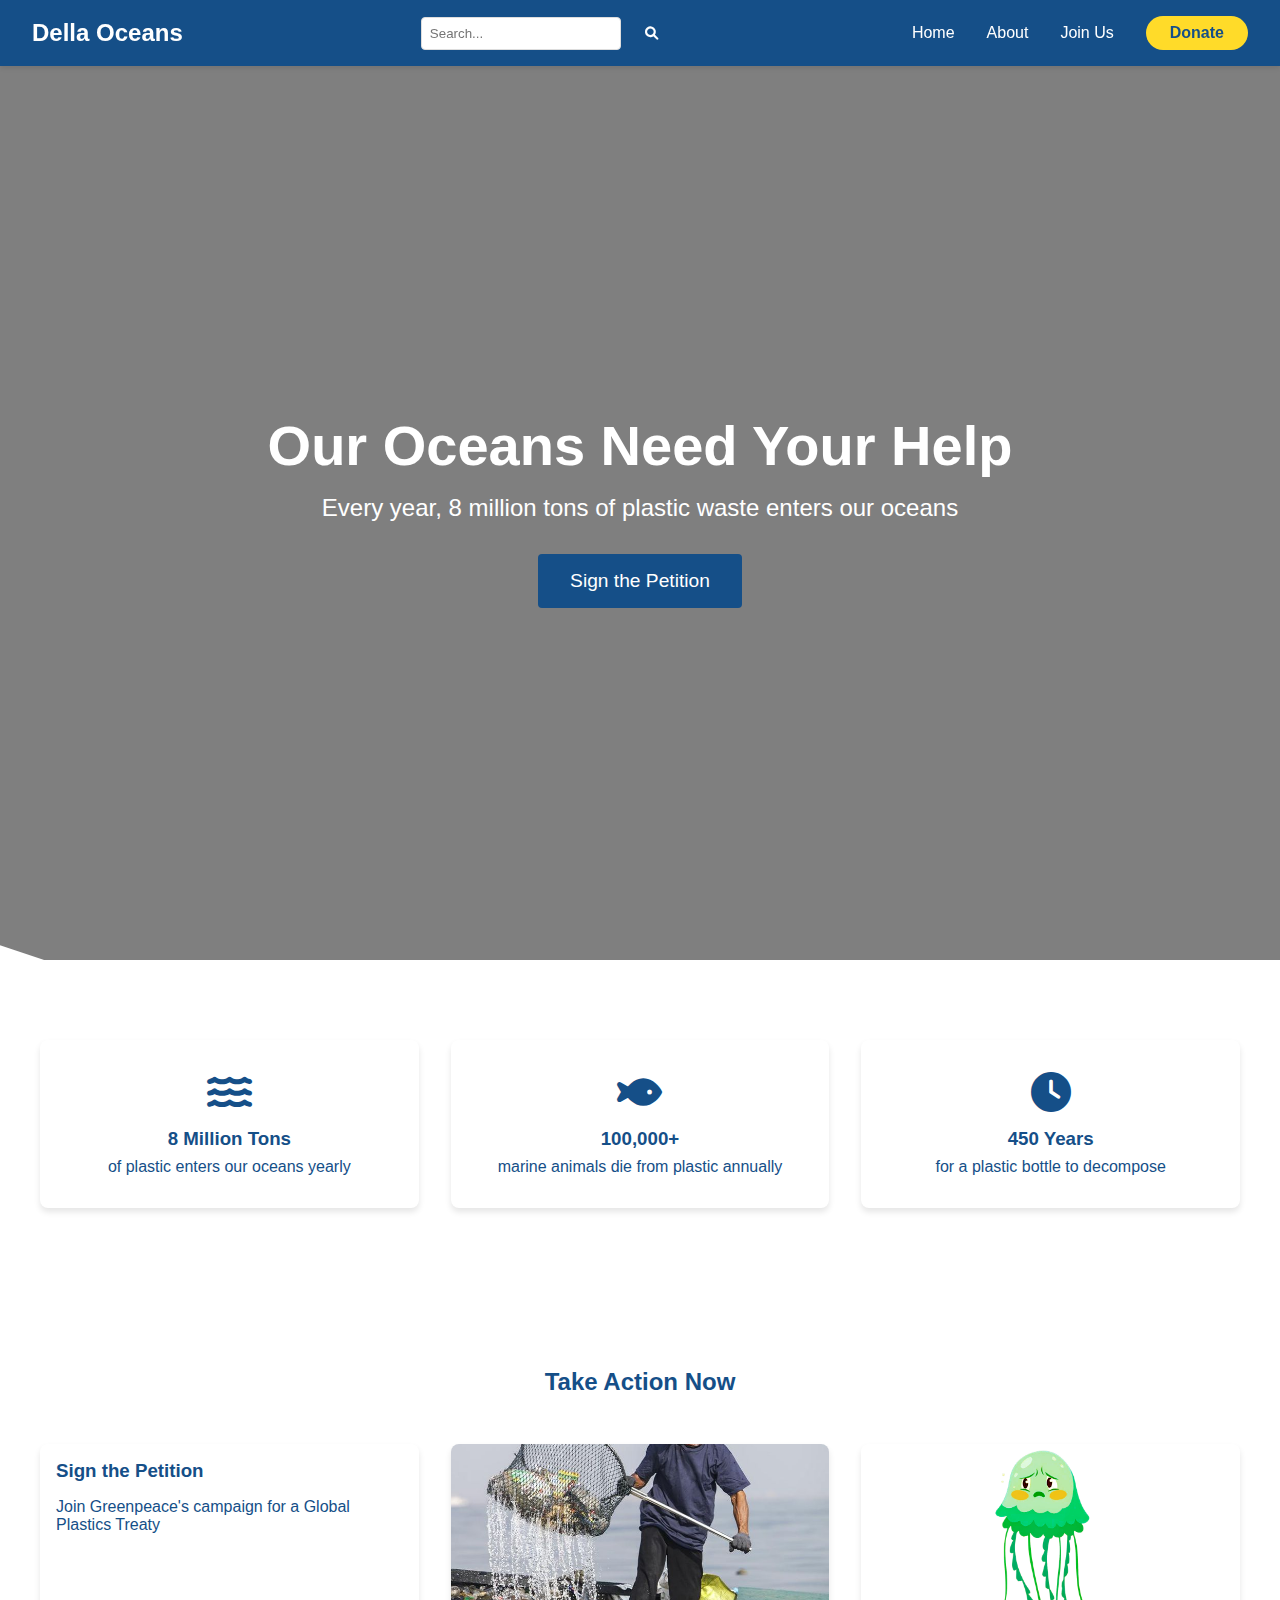
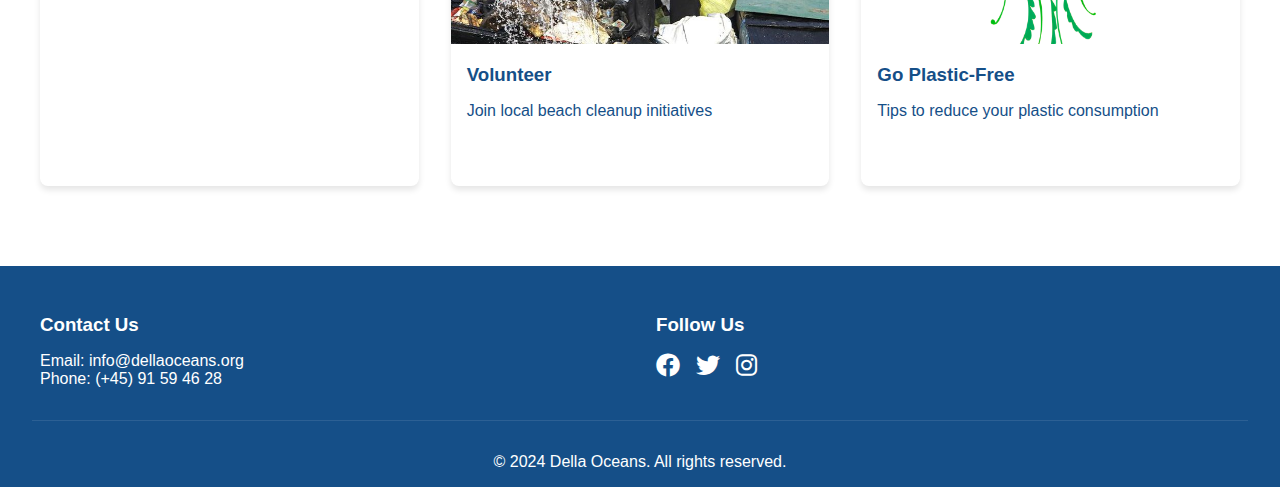
==== index.html @ 86462a41 "java changes" ====
<!DOCTYPE html>
<html lang="en">
<head>
    <meta charset="UTF-8">
    <meta name="viewport" content="width=device-width, initial-scale=1.0">
    <title>Save Our Oceans</title>
    <link rel="stylesheet" href="CSS/styles.css">
    <link rel="stylesheet" href="https://cdnjs.cloudflare.com/ajax/libs/font-awesome/6.0.0/css/all.min.css">
</head>
<body>
    <nav class="navbar">
        <div class="logo">Della Oceans</div>
        
        <div class="search-bar">
            <input type="text" placeholder="Search...">
            <button><i class="fas fa-search"></i></button>
        </div>
        <div class="nav-links">
            <a href="index.html">Home</a>
            <a href="about.html">About</a>
            <a href="joinus.html">Join Us</a>
            <a href="donate.html" class="donate-btn">Donate</a>
        </div>
    </nav>

    <section id="home" class="hero">
        <div class="hero-content">
            
            <h1>Our Oceans Need Your Help</h1>
            <p>Every year, 8 million tons of plastic waste enters our oceans</p>
            <a href="https://www.greenpeace.org.au/act/global-plastics-treaty" class="cta-button" target="_blank">Sign the Petition</a>
        </div>
        <div class="wave"></div>
    </section>
    

    <section id="about" class="statistics">
        <div class="stat-container">
            <div class="stat-card">
                <i class="fas fa-water"></i>
                <h3>8 Million Tons</h3>
                <p>of plastic enters our oceans yearly</p>
            </div>
            <div class="stat-card">
                <i class="fas fa-fish"></i>
                <h3>100,000+</h3>
                <p>marine animals die from plastic annually</p>
            </div>
            <div class="stat-card">
                <i class="fas fa-clock"></i>
                <h3>450 Years</h3>
                <p>for a plastic bottle to decompose</p>
            </div>
        </div>
    </section>

    <section id="join" class="action-section">
        <h2>Take Action Now</h2>
        <div class="action-grid">
            <div class="action-card">
                
                <h3>Sign the Petition</h3>
                <p>Join Greenpeace's campaign for a Global Plastics Treaty</p>
                <a href="https://www.greenpeace.org.au/act/global-plastics-treaty" class="action-button" target="_blank">Sign Now</a>
            </div>
            <div class="action-card">
                <img src="IMG/joinus.jpg" alt="Beach Cleanup">
                <h3>Volunteer</h3>
                <p>Join local beach cleanup initiatives</p>
                <a href="#" class="action-button">Learn More</a>
            </div>
            <div class="action-card">
                <img src="IMG/moover.png" alt="Plastic Free">
                <h3>Go Plastic-Free</h3>
                <p>Tips to reduce your plastic consumption</p>
                <a href="#" class="action-button">Get Started</a>
            </div>
        </div>
    </section>

    <footer>
        <div class="footer-content">
            <div class="footer-section">
                <h3>Contact Us</h3>
                <p>Email: info@dellaoceans.org</p>
                <p>Phone: (+45) 91 59 46 28</p>
            </div>
            <div class="footer-section">
                <h3>Follow Us</h3>
                <div class="social-links">
                    <a href="#"><i class="fab fa-facebook"></i></a>
                    <a href="#"><i class="fab fa-twitter"></i></a>
                    <a href="#"><i class="fab fa-instagram"></i></a>
                </div>
            </div>
        </div>
        <div class="footer-bottom">
            <p>&copy; 2024 Della Oceans. All rights reserved.</p>
        </div>
    </footer>

    <script type="module" src="main.js"></script>
</body>
</html>
---- CSS/styles.css ----
:root {
    --primary: #154F88;
    --accent: #FFDB29;
    --white: #FFFFFF;
}

* {
    margin: 0;
    padding: 0;
    box-sizing: border-box;
    font-family: 'Arial', sans-serif;
}

body {
    background-color: var(--white);
    color: var(--primary);
}

/* Navigation */
nav {
    background-color: var(--primary);
    padding: 1rem 2rem;
    display: flex;
    justify-content: space-between;
    align-items: center;
    position: fixed;
    width: 100%;
    top: 0;
    z-index: 1000;
    box-shadow: 0 2px 5px rgba(0,0,0,0.1);
}

.nav-content {
    max-width: 1200px;
    margin: 0 auto;
    padding: 1rem;
    display: flex;
    justify-content: space-between;
    align-items: center;
}

.logo {
    color: var(--white);
    font-size: 1.5rem;
    font-weight: bold;
}

.search-bar {
    display: flex;
    gap: 0.5rem;
}

.search-bar input {
    padding: 0.5rem;
    border: 1px solid #ddd;
    border-radius: 4px;
    width: 200px;
}

.search-bar button {
    background: var(--primary-color);
    color: white;
    border: none;
    padding: 0.5rem 1rem;
    border-radius: 4px;
    cursor: pointer;
    transition: background-color 0.3s;
}

.search-bar button:hover {
    background: var(--secondary-color);
}

.nav-links {
    display: flex;
    gap: 2rem;
    align-items: center;
}

.nav-links a {
    text-decoration: none;
    color: var(--white);
    font-weight: 500;
    transition: color 0.3s ease;
}

.nav-links a:hover {
    color: var(--accent);
}

.donate-btn {
    background-color: var(--accent);
    color: var(--primary) !important;
    padding: 0.5rem 1.5rem;
    border-radius: 25px;
    font-weight: bold !important;
    transition: transform 0.3s ease !important;
}

.donate-btn:hover {
    transform: scale(1.05);
    color: var(--primary);
}



/* Hero Section */
.hero {
    height: 100vh;
    background: linear-gradient(rgba(0,0,0,0.5), rgba(0,0,0,0.5)), url('https://source.unsplash.com/1600x900/?ocean-pollution');
    background-size: cover;
    background-position: center;
    display: flex;
    align-items: center;
    justify-content: center;
    position: relative;
    margin-top: 60px;
}



.hero-content {
    text-align: center;
    color: white;
    z-index: 1;
}

.hero-content h1 {
    font-size: 3.5rem;
    margin-bottom: 1rem;
    animation: fadeInUp 1s ease-out;
}

.hero-content p {
    font-size: 1.5rem;
    margin-bottom: 2rem;
    animation: fadeInUp 1s ease-out 0.5s backwards;
}

.cta-button {
    display: inline-block;
    padding: 1rem 2rem;
    background: #154F88;
    color: white;
    text-decoration: none;
    border-radius: 4px;
    font-size: 1.2rem;
    transition: transform 0.3s, background-color 0.3s;
    animation: fadeInUp 1s ease-out 1s backwards;
}

.cta-button:hover {
    transform: scale(1.05);
    background: #FFDB29;
}

/* Statistics Section */
.statistics {
    padding: 5rem 2rem;
    background: var(--background-color);
}

.stat-container {
    max-width: 1200px;
    margin: 0 auto;
    display: grid;
    grid-template-columns: repeat(auto-fit, minmax(250px, 1fr));
    gap: 2rem;
}

.stat-card {
    background: white;
    padding: 2rem;
    text-align: center;
    border-radius: 8px;
    box-shadow: 0 4px 6px rgba(0,0,0,0.1);
    transition: transform 0.3s;
}

.stat-card:hover {
    transform: translateY(-10px);
}

.stat-card i {
    font-size: 2.5rem;
    color: var(--primary-color);
    margin-bottom: 1rem;
}

.stat-card h3 {
    color: var(--primary-color);
    margin-bottom: 0.5rem;
}

/* Action Section */
.action-section {
    padding: 5rem 2rem;
}

.action-section h2 {
    text-align: center;
    margin-bottom: 3rem;
    color: var(--primary-color);
}

.action-grid {
    max-width: 1200px;
    margin: 0 auto;
    display: grid;
    grid-template-columns: repeat(auto-fit, minmax(300px, 1fr));
    gap: 2rem;
}

.action-card {
    background: white;
    border-radius: 8px;
    overflow: hidden;
    box-shadow: 0 4px 6px rgba(0,0,0,0.1);
    transition: transform 0.3s;
}

.action-card:hover {
    transform: translateY(-10px);
}

.action-card img {
    width: 100%;
    height: 200px;
    object-fit: cover;
}

.action-card h3 {
    padding: 1rem;
    color: var(--primary-color);
}

.action-card p {
    padding: 0 1rem;
}

.action-button {
    display: inline-block;
    margin: 1rem;
    padding: 0.5rem 1rem;
    background: var(--primary-color);
    color: white;
    text-decoration: none;
    border-radius: 4px;
    transition: background-color 0.3s;
}

.action-button:hover {
    background: var(--secondary-color);
}

/* Footer */
footer {
    background: #154F88;
    color: white;
    padding: 3rem 2rem 1rem;
}

.footer-content {
    max-width: 1200px;
    margin: 0 auto;
    display: grid;
    grid-template-columns: repeat(auto-fit, minmax(250px, 1fr));
    gap: 2rem;
}

.footer-section h3 {
    margin-bottom: 1rem;
}

.social-links {
    display: flex;
    gap: 1rem;
}

.social-links a {
    color: white;
    font-size: 1.5rem;
    transition: color 0.3s;
}

.social-links a:hover {
    color: #FFDB29;
}

.footer-bottom {
    text-align: center;
    margin-top: 2rem;
    padding-top: 2rem;
    border-top: 1px solid rgba(255,255,255,0.1);
}

/* Animations */
@keyframes fadeInUp {
    from {
        opacity: 0;
        transform: translateY(20px);
    }
    to {
        opacity: 1;
        transform: translateY(0);
    }
}

/* Wave Animation */
.wave {
    position: absolute;
    bottom: 0;
    left: 0;
    width: 100%;
    height: 100px;
    background: url('data:image/svg+xml,<svg xmlns="http://www.w3.org/2000/svg" viewBox="0 0 1440 320"><path fill="%23ffffff" fill-opacity="1" d="M0,96L48,112C96,128,192,160,288,186.7C384,213,480,235,576,213.3C672,192,768,128,864,128C960,128,1056,192,1152,208C1248,224,1344,192,1392,176L1440,160L1440,320L1392,320C1344,320,1248,320,1152,320C1056,320,960,320,864,320C768,320,672,320,576,320C480,320,384,320,288,320C192,320,96,320,48,320L0,320Z"></path></svg>');
    background-size: cover;
    background-repeat: no-repeat;
}

/* Responsive Design */
@media (max-width: 768px) {
    .nav-content {
        flex-direction: column;
        gap: 1rem;
    }

    .nav-links {
        flex-direction: column;
        gap: 1rem;
    }

    .hero-content h1 {
        font-size: 2.5rem;
    }

    .hero-content p {
        font-size: 1.2rem;
    }
}
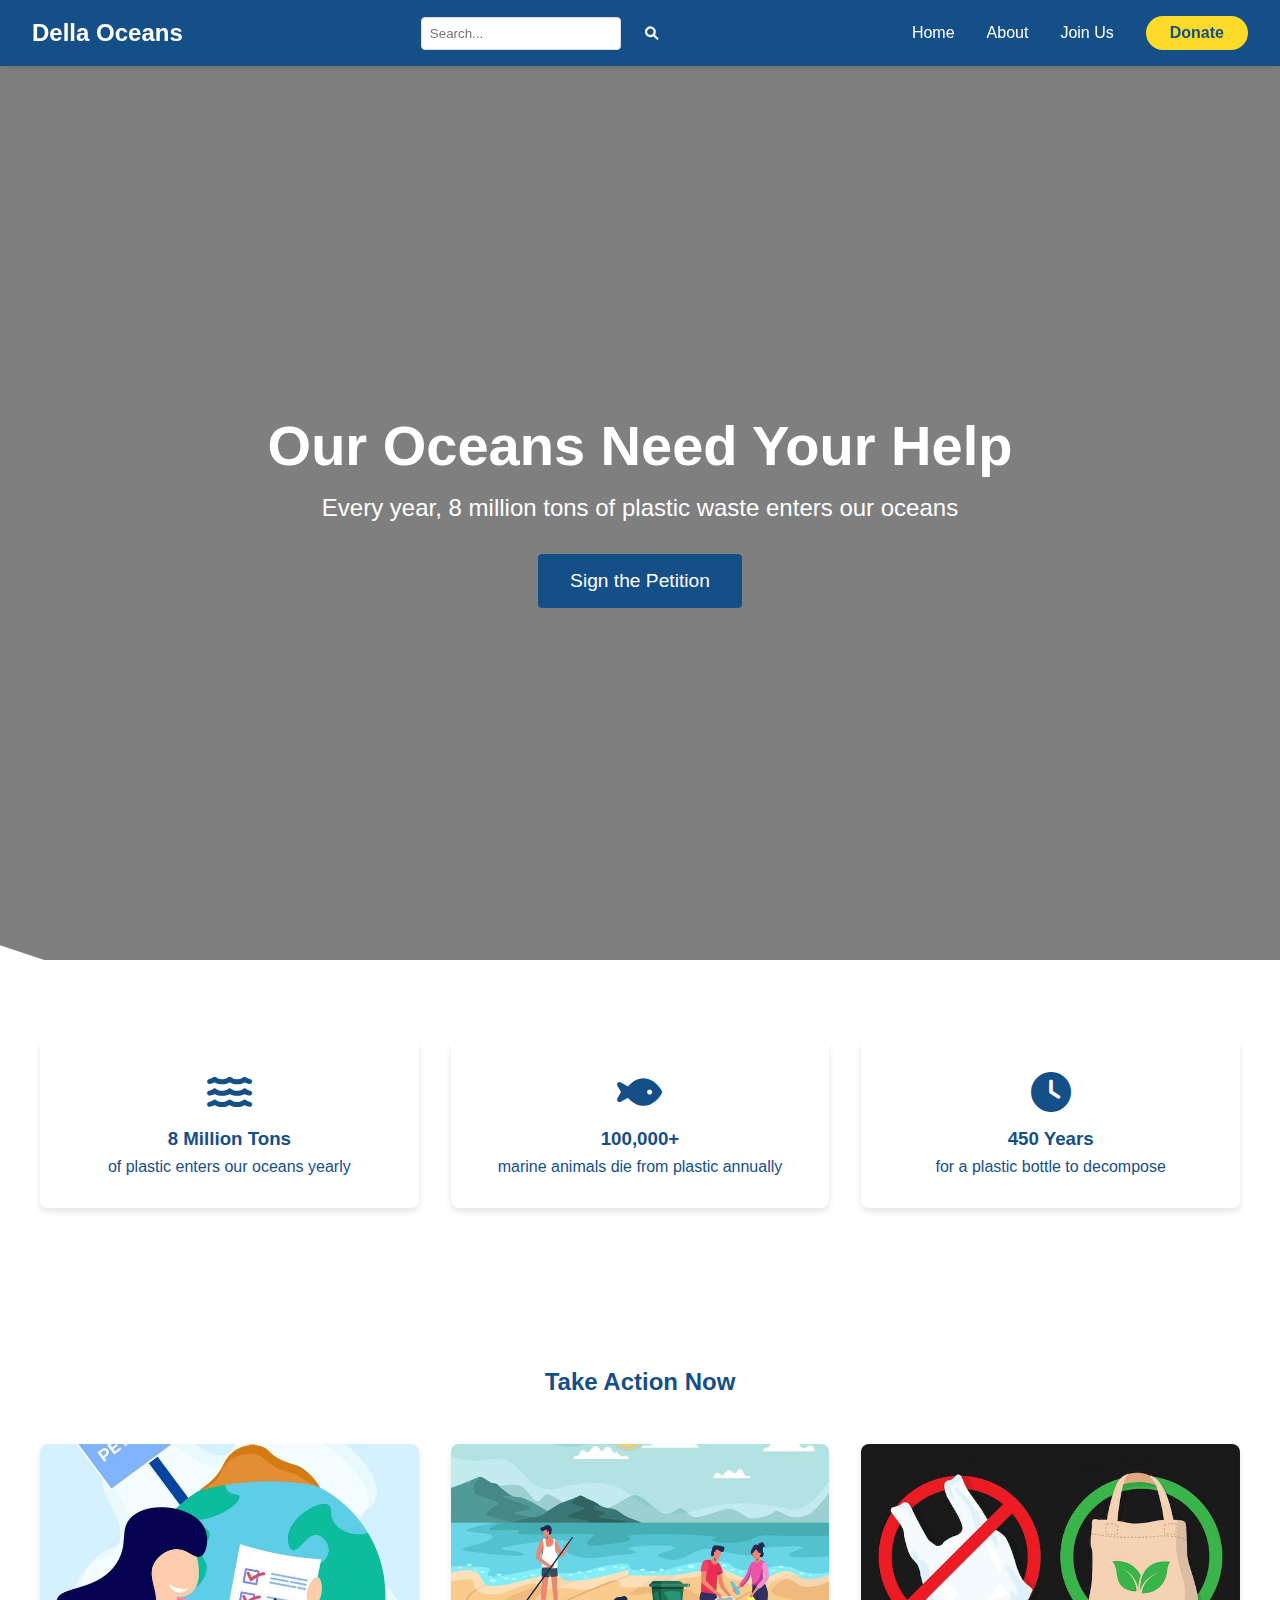
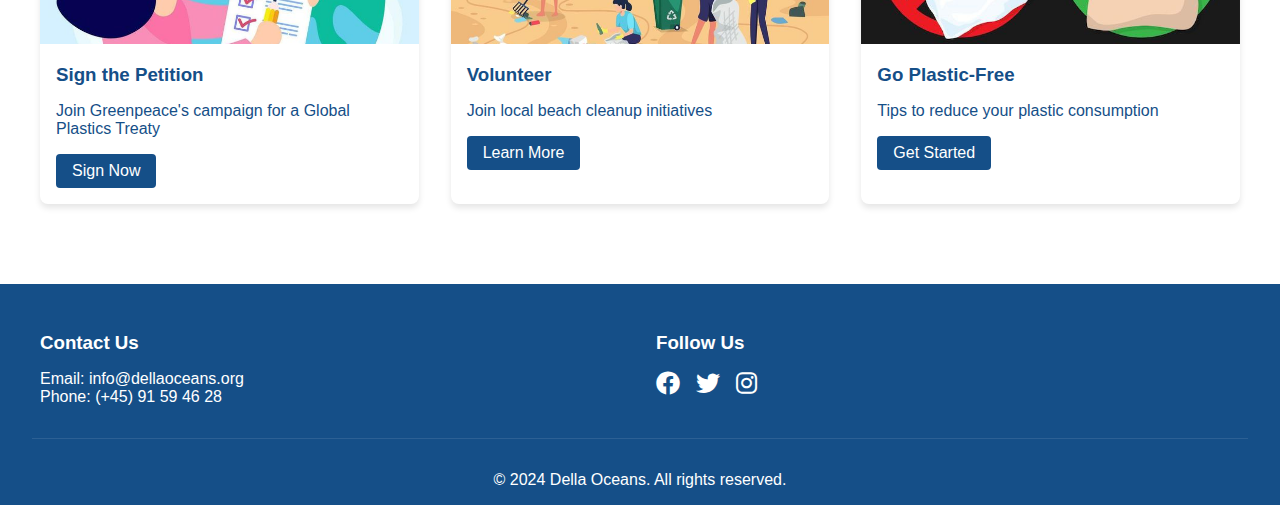
==== commit 1d7e5080: "few changes" ====
--- a/index.html
+++ b/index.html
@@ -58,22 +58,22 @@
         <h2>Take Action Now</h2>
         <div class="action-grid">
             <div class="action-card">
-                
+                <img src="IMG/sign.jpg" alt="Beach Cleanup">
                 <h3>Sign the Petition</h3>
                 <p>Join Greenpeace's campaign for a Global Plastics Treaty</p>
                 <a href="https://www.greenpeace.org.au/act/global-plastics-treaty" class="action-button" target="_blank">Sign Now</a>
             </div>
             <div class="action-card">
-                <img src="IMG/joinus.jpg" alt="Beach Cleanup">
+                <img src="IMG/join.jpg" alt="Beach Cleanup">
                 <h3>Volunteer</h3>
                 <p>Join local beach cleanup initiatives</p>
-                <a href="#" class="action-button">Learn More</a>
+                <a href="joinus.html" class="action-button">Learn More</a>
             </div>
             <div class="action-card">
-                <img src="IMG/moover.png" alt="Plastic Free">
+                <img src="IMG/bags.jpg" alt="Plastic Free">
                 <h3>Go Plastic-Free</h3>
                 <p>Tips to reduce your plastic consumption</p>
-                <a href="#" class="action-button">Get Started</a>
+                <a href="about.html" class="action-button">Get Started</a>
             </div>
         </div>
     </section>
--- a/CSS/styles.css
+++ b/CSS/styles.css
@@ -242,7 +242,7 @@
     display: inline-block;
     margin: 1rem;
     padding: 0.5rem 1rem;
-    background: var(--primary-color);
+    background: #154F88;
     color: white;
     text-decoration: none;
     border-radius: 4px;
@@ -292,6 +292,20 @@
     margin-top: 2rem;
     padding-top: 2rem;
     border-top: 1px solid rgba(255,255,255,0.1);
+}
+
+
+@media (max-width: 600px) {
+    .search-bar {
+        gap: 0.25rem; /* Mniejsza przerwa między elementami */
+        flex-direction: column; /* Układa elementy w kolumnie */
+        align-items: stretch; /* Dopasowuje szerokość elementów do rodzica */
+    }
+
+    .search-bar input, 
+    .search-bar button {
+        width: 100%; /* Zapewnia pełną szerokość dla każdego elementu */
+    }
 }
 
 /* Animations */
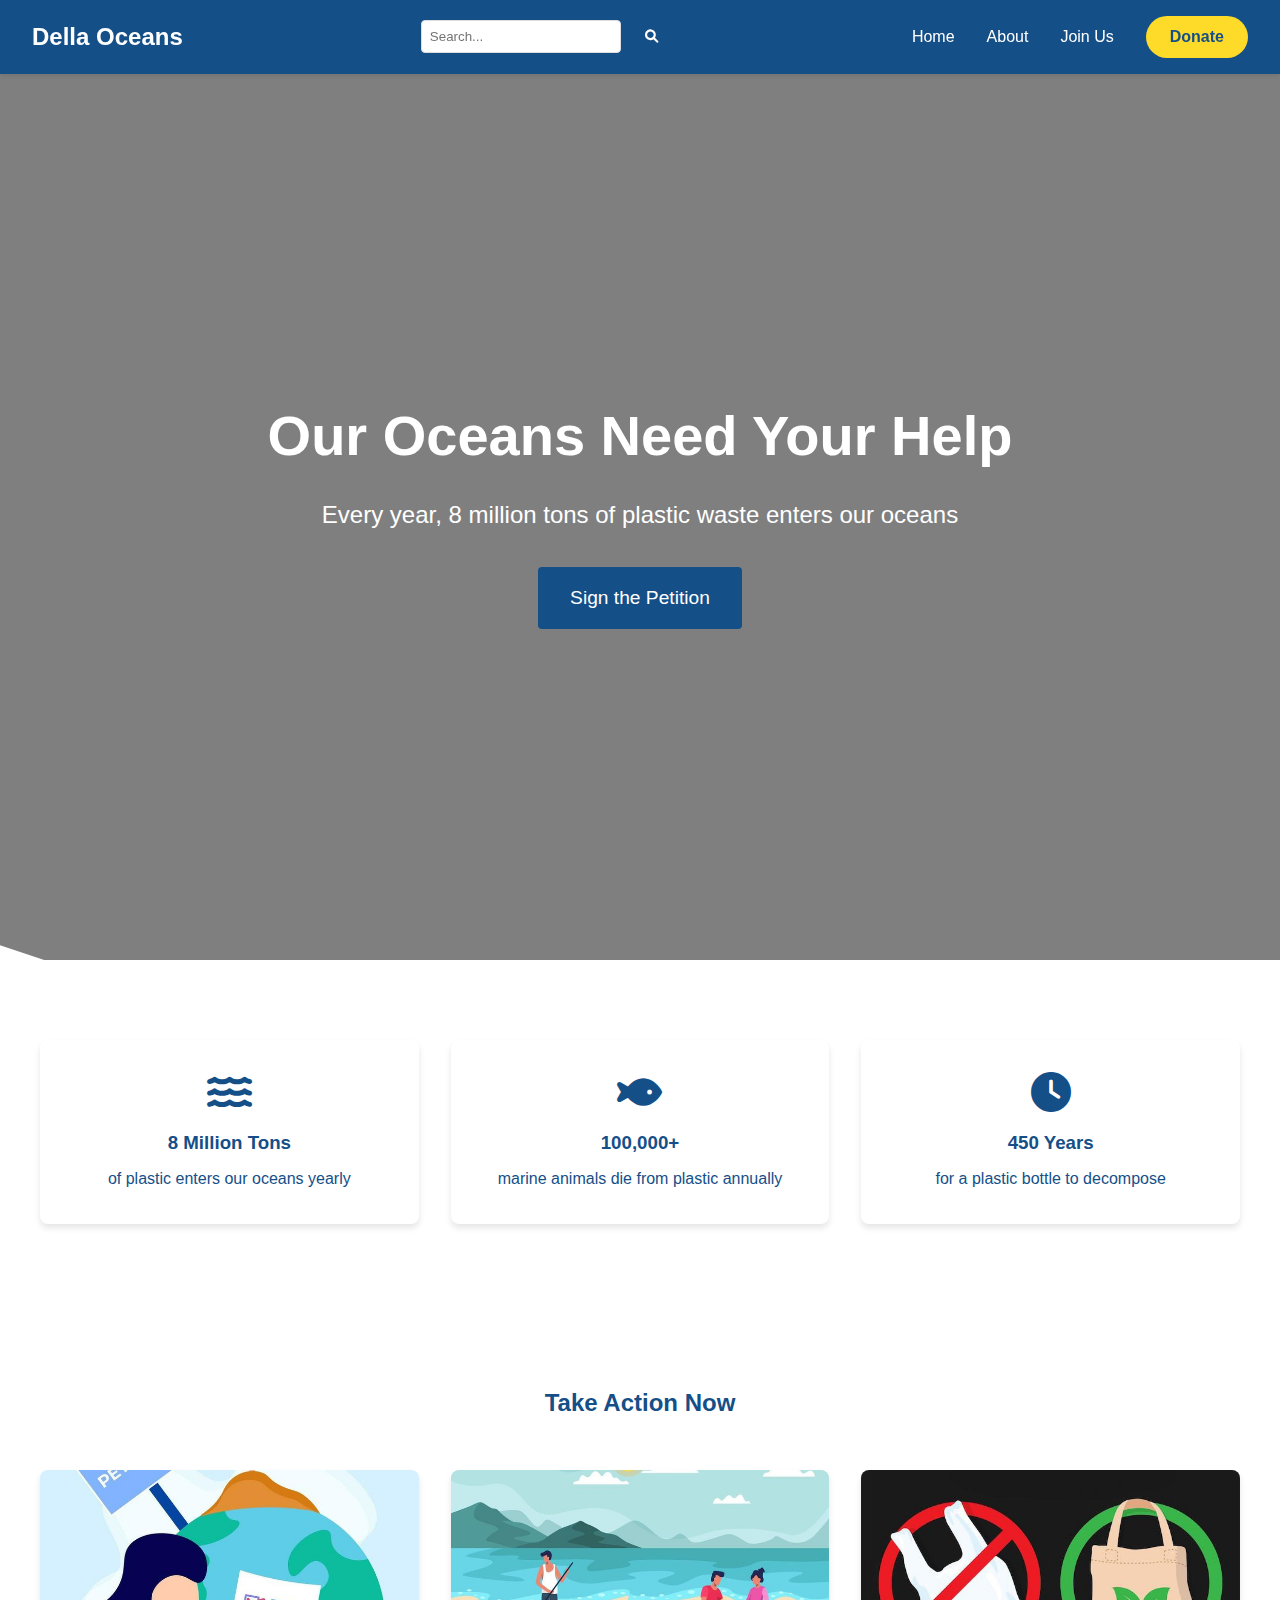
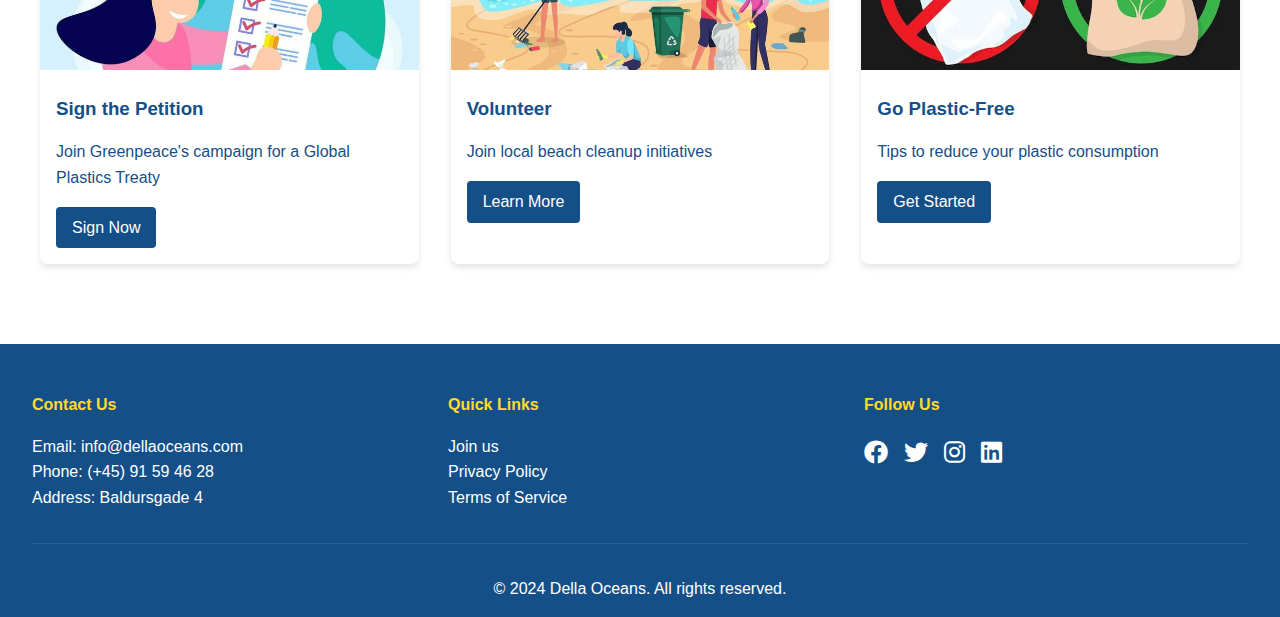
==== commit 976bae5e: "summary" ====
--- a/index.html
+++ b/index.html
@@ -81,16 +81,26 @@
     <footer>
         <div class="footer-content">
             <div class="footer-section">
-                <h3>Contact Us</h3>
-                <p>Email: info@dellaoceans.org</p>
+                <h4>Contact Us</h4>
+                <p>Email: info@dellaoceans.com</p>
                 <p>Phone: (+45) 91 59 46 28</p>
+                <p>Address: Baldursgade 4</p>
             </div>
             <div class="footer-section">
-                <h3>Follow Us</h3>
+                <h4>Quick Links</h4>
+                <ul>
+                    <li><a href="joinus.html">Join us</a></li>
+                    <li><a href="privacy.html">Privacy Policy </a></li>
+                    <li><a href="terms.html">Terms of Service</a></li>
+                </ul>
+            </div>
+            <div class="footer-section">
+                <h4>Follow Us</h4>
                 <div class="social-links">
-                    <a href="#"><i class="fab fa-facebook"></i></a>
-                    <a href="#"><i class="fab fa-twitter"></i></a>
-                    <a href="#"><i class="fab fa-instagram"></i></a>
+                    <a href="social.html"><i class="fab fa-facebook"></i></a>
+                    <a href="social.html"><i class="fab fa-twitter"></i></a>
+                    <a href="social.html"><i class="fab fa-instagram"></i></a>
+                    <a href="social.html"><i class="fab fa-linkedin"></i></a>
                 </div>
             </div>
         </div>
@@ -99,6 +109,6 @@
         </div>
     </footer>
 
-    <script type="module" src="main.js"></script>
+    <script src="main.js"></script>
 </body>
 </html>--- a/CSS/styles.css
+++ b/CSS/styles.css
@@ -12,6 +12,7 @@
 }
 
 body {
+    line-height: 1.6;
     background-color: var(--white);
     color: var(--primary);
 }
@@ -255,45 +256,58 @@
 
 /* Footer */
 footer {
-    background: #154F88;
-    color: white;
+    background-color: var(--primary);
+    color: var(--white);
     padding: 3rem 2rem 1rem;
-}
-
-.footer-content {
-    max-width: 1200px;
-    margin: 0 auto;
-    display: grid;
-    grid-template-columns: repeat(auto-fit, minmax(250px, 1fr));
+  }
+  
+  .footer-content {
+    display: flex;
+    justify-content: space-around;
+    flex-wrap: wrap;
     gap: 2rem;
-}
-
-.footer-section h3 {
+    margin-bottom: 2rem;
+  }
+  
+  .footer-section {
+    flex: 1;
+    min-width: 250px;
+  }
+  
+  .footer-section h4 {
+    color: var(--accent);
     margin-bottom: 1rem;
-}
-
-.social-links {
+  }
+  
+  .footer-section ul {
+    list-style: none;
+  }
+  
+  .footer-section a {
+    color: var(--white);
+    text-decoration: none;
+    transition: color 0.3s ease;
+  }
+  
+  .footer-section a:hover {
+    color: var(--accent);
+  }
+  
+  .social-links {
     display: flex;
     gap: 1rem;
-}
-
-.social-links a {
-    color: white;
+    margin-top: 1rem;
+  }
+  
+  .social-links a {
     font-size: 1.5rem;
-    transition: color 0.3s;
-}
-
-.social-links a:hover {
-    color: #FFDB29;
-}
-
-.footer-bottom {
+  }
+  
+  .footer-bottom {
     text-align: center;
-    margin-top: 2rem;
     padding-top: 2rem;
     border-top: 1px solid rgba(255,255,255,0.1);
-}
-
+  }
 
 @media (max-width: 600px) {
     .search-bar {
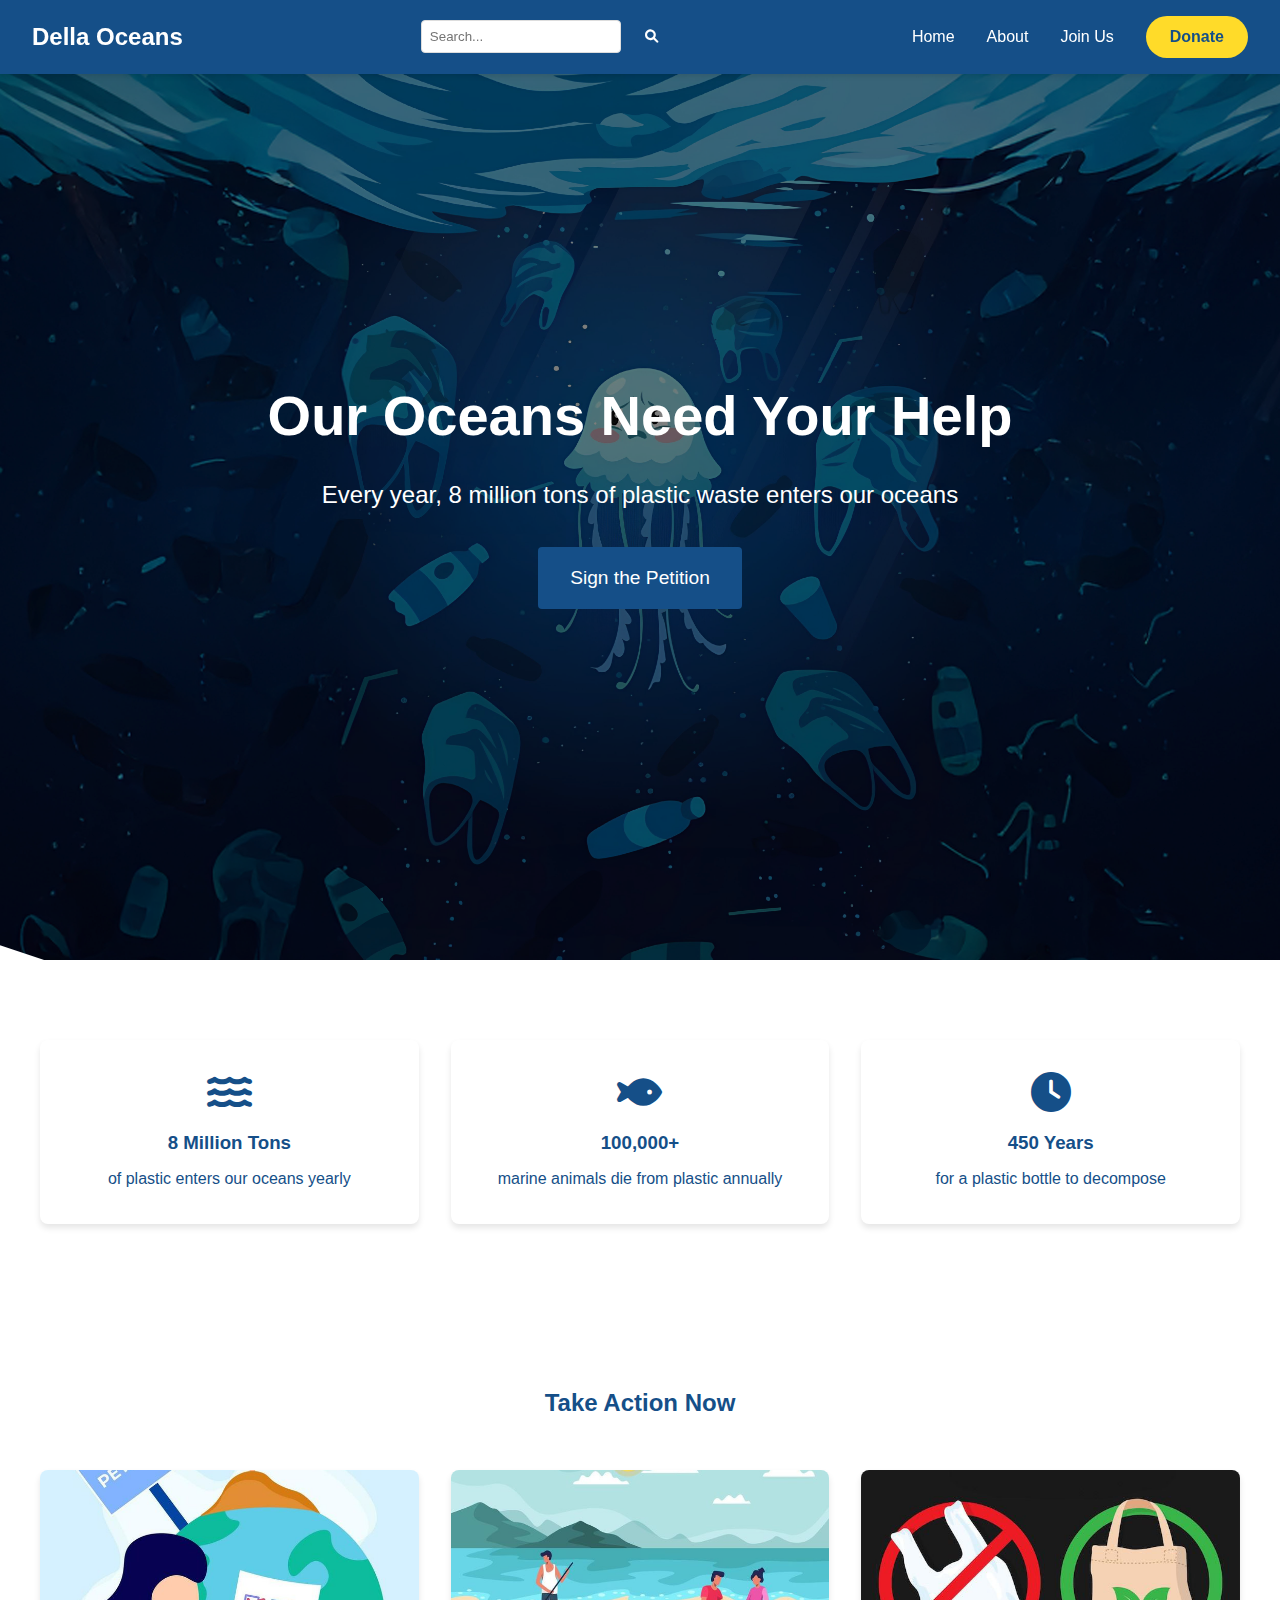
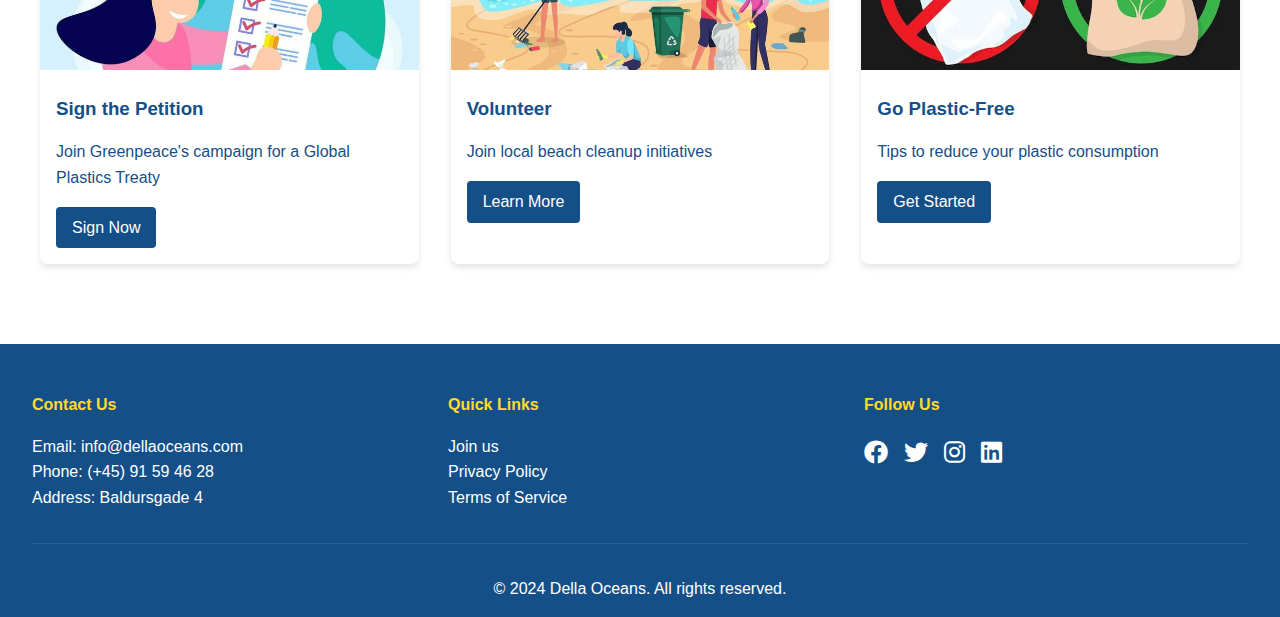
==== commit c5baeba3: "background shadows, relinks, new java" ====
--- a/index.html
+++ b/index.html
@@ -24,8 +24,9 @@
     </nav>
 
     <section id="home" class="hero">
+        <img src="IMG/poster.jpg" alt="Ocean Pollution" class="hero-img">
         <div class="hero-content">
-            
+            <img src="IMG/poster.jpg" class="heron" alt="">
             <h1>Our Oceans Need Your Help</h1>
             <p>Every year, 8 million tons of plastic waste enters our oceans</p>
             <a href="https://www.greenpeace.org.au/act/global-plastics-treaty" class="cta-button" target="_blank">Sign the Petition</a>
--- a/CSS/styles.css
+++ b/CSS/styles.css
@@ -118,18 +118,41 @@
     margin-top: 60px;
 }
 
-
+.hero-img {
+    position: absolute; /* Absolútna pozícia */
+    top: 0;
+    left: 0;
+    width: 100%;
+    height: 100%;
+    object-fit: cover; /* Prispôsobí veľkosť obrázka */
+    z-index: 0; /* Obrázok bude vzadu */
+    filter: brightness(50%); /* Tmavšia úprava pre čitateľnosť textu */
+}
+
+.heron {
+    height: 100vh;
+    
+    
+    background-position: center;
+    display: flex ;
+    align-items: center;
+    justify-content: center;
+    position: relative;
+    margin-top: 60px;
+}
 
 .hero-content {
     text-align: center;
     color: white;
     z-index: 1;
+    margin-top: -1700px;
 }
 
 .hero-content h1 {
     font-size: 3.5rem;
     margin-bottom: 1rem;
     animation: fadeInUp 1s ease-out;
+    margin-top: 700px;
 }
 
 .hero-content p {
